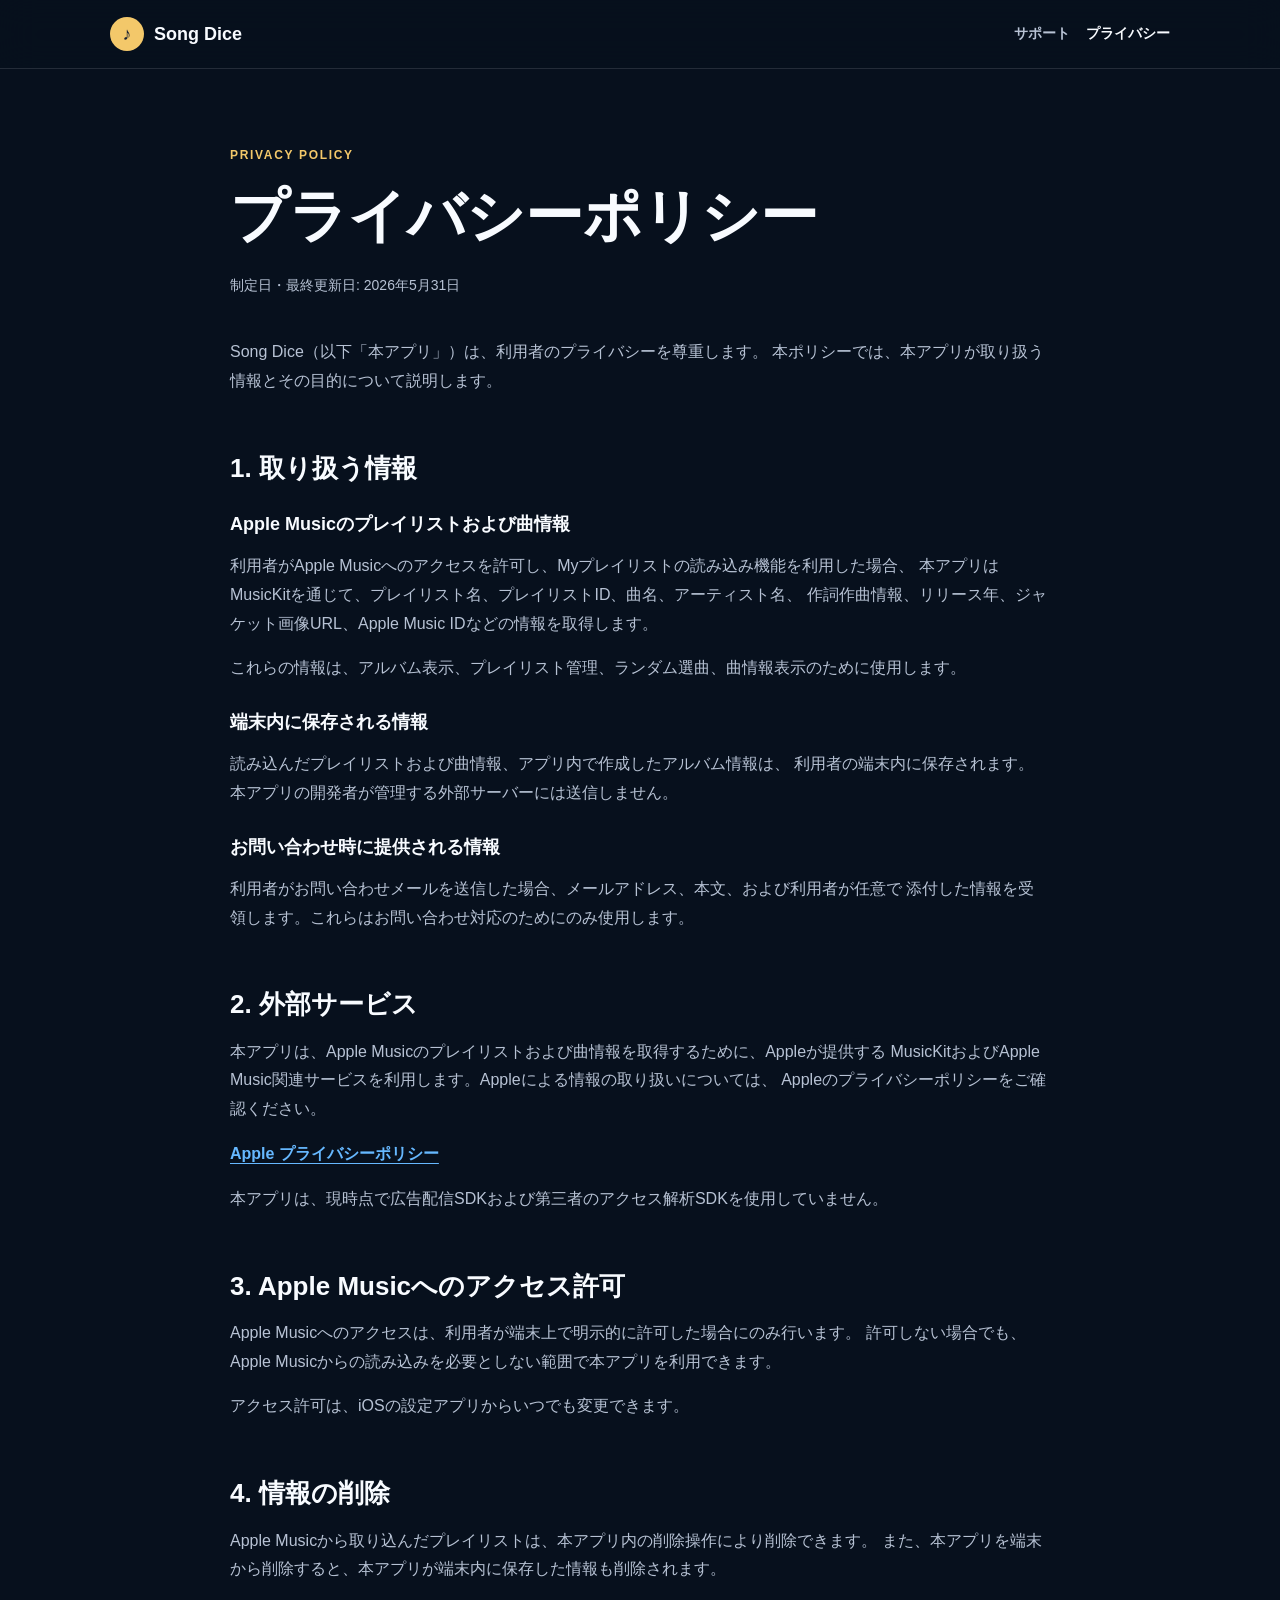
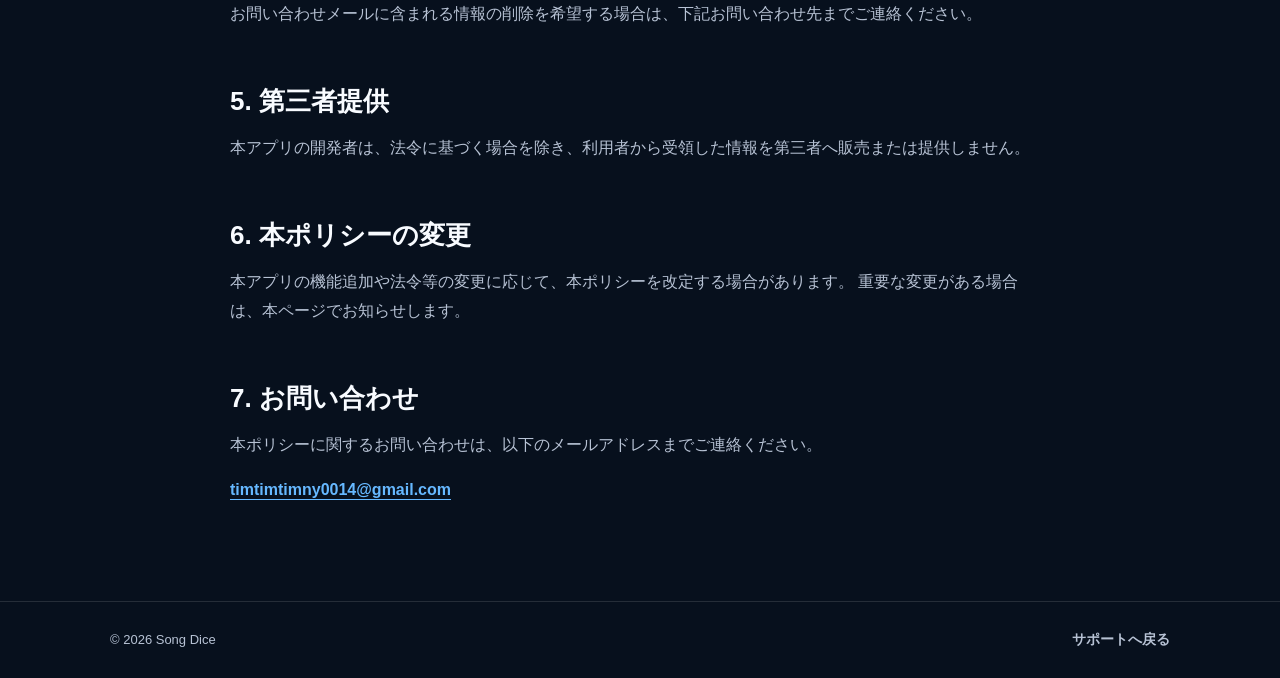
==== privacy.html @ 13b1c158 "Add Song Dice support and privacy pages" ====
<!DOCTYPE html>
<html lang="ja">
<head>
  <meta charset="UTF-8">
  <meta name="viewport" content="width=device-width, initial-scale=1">
  <meta name="description" content="Song Diceのプライバシーポリシーです。">
  <title>プライバシーポリシー | Song Dice</title>
  <link rel="stylesheet" href="styles.css">
</head>
<body>
  <header class="site-header">
    <div class="shell nav">
      <a class="brand" href="index.html" aria-label="Song Dice サポート トップ">
        <span class="brand-mark">♪</span>
        <span>Song Dice</span>
      </a>
      <nav aria-label="ページナビゲーション">
        <a href="index.html">サポート</a>
        <a aria-current="page" href="privacy.html">プライバシー</a>
      </nav>
    </div>
  </header>

  <main class="shell policy">
    <p class="eyebrow">PRIVACY POLICY</p>
    <h1>プライバシーポリシー</h1>
    <p class="updated">制定日・最終更新日: 2026年5月31日</p>

    <p>
      Song Dice（以下「本アプリ」）は、利用者のプライバシーを尊重します。
      本ポリシーでは、本アプリが取り扱う情報とその目的について説明します。
    </p>

    <section>
      <h2>1. 取り扱う情報</h2>
      <h3>Apple Musicのプレイリストおよび曲情報</h3>
      <p>
        利用者がApple Musicへのアクセスを許可し、Myプレイリストの読み込み機能を利用した場合、
        本アプリはMusicKitを通じて、プレイリスト名、プレイリストID、曲名、アーティスト名、
        作詞作曲情報、リリース年、ジャケット画像URL、Apple Music IDなどの情報を取得します。
      </p>
      <p>
        これらの情報は、アルバム表示、プレイリスト管理、ランダム選曲、曲情報表示のために使用します。
      </p>

      <h3>端末内に保存される情報</h3>
      <p>
        読み込んだプレイリストおよび曲情報、アプリ内で作成したアルバム情報は、
        利用者の端末内に保存されます。本アプリの開発者が管理する外部サーバーには送信しません。
      </p>

      <h3>お問い合わせ時に提供される情報</h3>
      <p>
        利用者がお問い合わせメールを送信した場合、メールアドレス、本文、および利用者が任意で
        添付した情報を受領します。これらはお問い合わせ対応のためにのみ使用します。
      </p>
    </section>

    <section>
      <h2>2. 外部サービス</h2>
      <p>
        本アプリは、Apple Musicのプレイリストおよび曲情報を取得するために、Appleが提供する
        MusicKitおよびApple Music関連サービスを利用します。Appleによる情報の取り扱いについては、
        Appleのプライバシーポリシーをご確認ください。
      </p>
      <p>
        <a class="text-link" href="https://www.apple.com/legal/privacy/jp/" target="_blank" rel="noopener noreferrer">
          Apple プライバシーポリシー
        </a>
      </p>
      <p>
        本アプリは、現時点で広告配信SDKおよび第三者のアクセス解析SDKを使用していません。
      </p>
    </section>

    <section>
      <h2>3. Apple Musicへのアクセス許可</h2>
      <p>
        Apple Musicへのアクセスは、利用者が端末上で明示的に許可した場合にのみ行います。
        許可しない場合でも、Apple Musicからの読み込みを必要としない範囲で本アプリを利用できます。
      </p>
      <p>
        アクセス許可は、iOSの設定アプリからいつでも変更できます。
      </p>
    </section>

    <section>
      <h2>4. 情報の削除</h2>
      <p>
        Apple Musicから取り込んだプレイリストは、本アプリ内の削除操作により削除できます。
        また、本アプリを端末から削除すると、本アプリが端末内に保存した情報も削除されます。
      </p>
      <p>
        お問い合わせメールに含まれる情報の削除を希望する場合は、下記お問い合わせ先までご連絡ください。
      </p>
    </section>

    <section>
      <h2>5. 第三者提供</h2>
      <p>
        本アプリの開発者は、法令に基づく場合を除き、利用者から受領した情報を第三者へ販売または提供しません。
      </p>
    </section>

    <section>
      <h2>6. 本ポリシーの変更</h2>
      <p>
        本アプリの機能追加や法令等の変更に応じて、本ポリシーを改定する場合があります。
        重要な変更がある場合は、本ページでお知らせします。
      </p>
    </section>

    <section>
      <h2>7. お問い合わせ</h2>
      <p>本ポリシーに関するお問い合わせは、以下のメールアドレスまでご連絡ください。</p>
      <a class="contact-link" href="mailto:timtimtimny0014@gmail.com">timtimtimny0014@gmail.com</a>
    </section>
  </main>

  <footer>
    <div class="shell footer-inner">
      <span>© 2026 Song Dice</span>
      <a href="index.html">サポートへ戻る</a>
    </div>
  </footer>
</body>
</html>
---- styles.css ----
:root {
  color-scheme: dark;
  --bg: #07101d;
  --bg-soft: #0b1728;
  --panel: #101d31;
  --line: rgba(255, 255, 255, 0.12);
  --text: #f8fbff;
  --muted: #b7c2d4;
  --blue: #1689ff;
  --blue-dark: #0768d8;
  --gold: #f3c86a;
  --max: 1060px;
}

* {
  box-sizing: border-box;
}

html {
  scroll-behavior: smooth;
}

body {
  margin: 0;
  background: var(--bg);
  color: var(--text);
  font-family: -apple-system, BlinkMacSystemFont, "Helvetica Neue", "Yu Gothic", YuGothic, sans-serif;
  line-height: 1.8;
}

a {
  color: inherit;
}

.shell {
  width: min(calc(100% - 40px), var(--max));
  margin-inline: auto;
}

.narrow {
  max-width: 820px;
}

.site-header {
  position: sticky;
  top: 0;
  z-index: 10;
  border-bottom: 1px solid var(--line);
  background: rgba(7, 16, 29, 0.94);
  backdrop-filter: blur(18px);
}

.nav,
.footer-inner {
  display: flex;
  align-items: center;
  justify-content: space-between;
  min-height: 68px;
  gap: 20px;
}

.brand {
  display: flex;
  align-items: center;
  gap: 10px;
  color: var(--text);
  font-size: 18px;
  font-weight: 800;
  text-decoration: none;
}

.brand-mark {
  display: grid;
  width: 34px;
  height: 34px;
  place-items: center;
  border-radius: 50%;
  background: var(--gold);
  color: #172033;
}

nav {
  display: flex;
  flex-wrap: wrap;
  justify-content: flex-end;
  gap: 16px;
}

nav a,
footer a {
  color: var(--muted);
  font-size: 14px;
  font-weight: 700;
  text-decoration: none;
}

nav a:hover,
footer a:hover,
nav a[aria-current="page"] {
  color: var(--text);
}

.hero {
  min-height: 520px;
  display: flex;
  flex-direction: column;
  justify-content: center;
  padding-block: 76px;
}

.eyebrow {
  margin: 0 0 12px;
  color: var(--gold);
  font-size: 12px;
  font-weight: 800;
  letter-spacing: 0.14em;
}

h1,
h2,
h3 {
  margin-top: 0;
  line-height: 1.28;
}

h1 {
  margin-bottom: 20px;
  font-size: clamp(42px, 8vw, 76px);
}

h2 {
  margin-bottom: 24px;
  font-size: clamp(28px, 5vw, 42px);
}

h3 {
  margin-bottom: 8px;
  font-size: 20px;
}

p {
  color: var(--muted);
}

.hero-copy {
  max-width: 640px;
  margin: 0;
  font-size: 18px;
}

.hero-actions {
  display: flex;
  flex-wrap: wrap;
  gap: 12px;
  margin-top: 32px;
}

.button {
  display: inline-flex;
  min-height: 48px;
  align-items: center;
  justify-content: center;
  padding: 0 20px;
  border: 1px solid var(--line);
  border-radius: 6px;
  font-weight: 800;
  text-decoration: none;
}

.primary {
  border-color: var(--blue);
  background: var(--blue);
  color: white;
}

.primary:hover {
  background: var(--blue-dark);
}

.secondary:hover {
  border-color: var(--gold);
}

.section {
  padding-block: 84px;
}

.band {
  border-block: 1px solid var(--line);
  background: var(--bg-soft);
}

.steps {
  display: grid;
  grid-template-columns: repeat(3, 1fr);
  gap: 16px;
}

.steps article {
  min-height: 220px;
  padding: 24px;
  border: 1px solid var(--line);
  border-radius: 8px;
  background: var(--panel);
}

.step-number {
  display: block;
  margin-bottom: 34px;
  color: var(--gold);
  font-size: 13px;
  font-weight: 800;
}

.feature-layout {
  display: grid;
  grid-template-columns: 1.1fr 1fr;
  gap: 36px;
}

.compact-list {
  margin: 0;
  padding: 22px 22px 22px 44px;
  border: 1px solid var(--line);
  border-radius: 8px;
  background: var(--panel);
  color: var(--muted);
}

details {
  padding: 20px 0;
  border-bottom: 1px solid var(--line);
}

summary {
  color: var(--text);
  cursor: pointer;
  font-weight: 800;
}

details p {
  margin-bottom: 0;
}

.contact {
  text-align: center;
}

.contact-link,
.text-link {
  color: #66b8ff;
  font-weight: 800;
  text-decoration: underline;
  text-underline-offset: 4px;
}

.policy {
  max-width: 820px;
  padding-block: 76px 96px;
}

.policy h1 {
  font-size: clamp(38px, 7vw, 58px);
}

.policy h2 {
  margin-top: 56px;
  margin-bottom: 10px;
  font-size: 26px;
}

.policy h3 {
  margin-top: 28px;
  margin-bottom: 6px;
  font-size: 18px;
}

.updated {
  margin-bottom: 40px;
  font-size: 14px;
}

footer {
  border-top: 1px solid var(--line);
}

.footer-inner {
  min-height: 76px;
  color: var(--muted);
  font-size: 13px;
}

@media (max-width: 720px) {
  .nav {
    align-items: flex-start;
    flex-direction: column;
    padding-block: 14px;
  }

  .hero {
    min-height: 460px;
  }

  .steps,
  .feature-layout {
    grid-template-columns: 1fr;
  }

  .section {
    padding-block: 64px;
  }
}
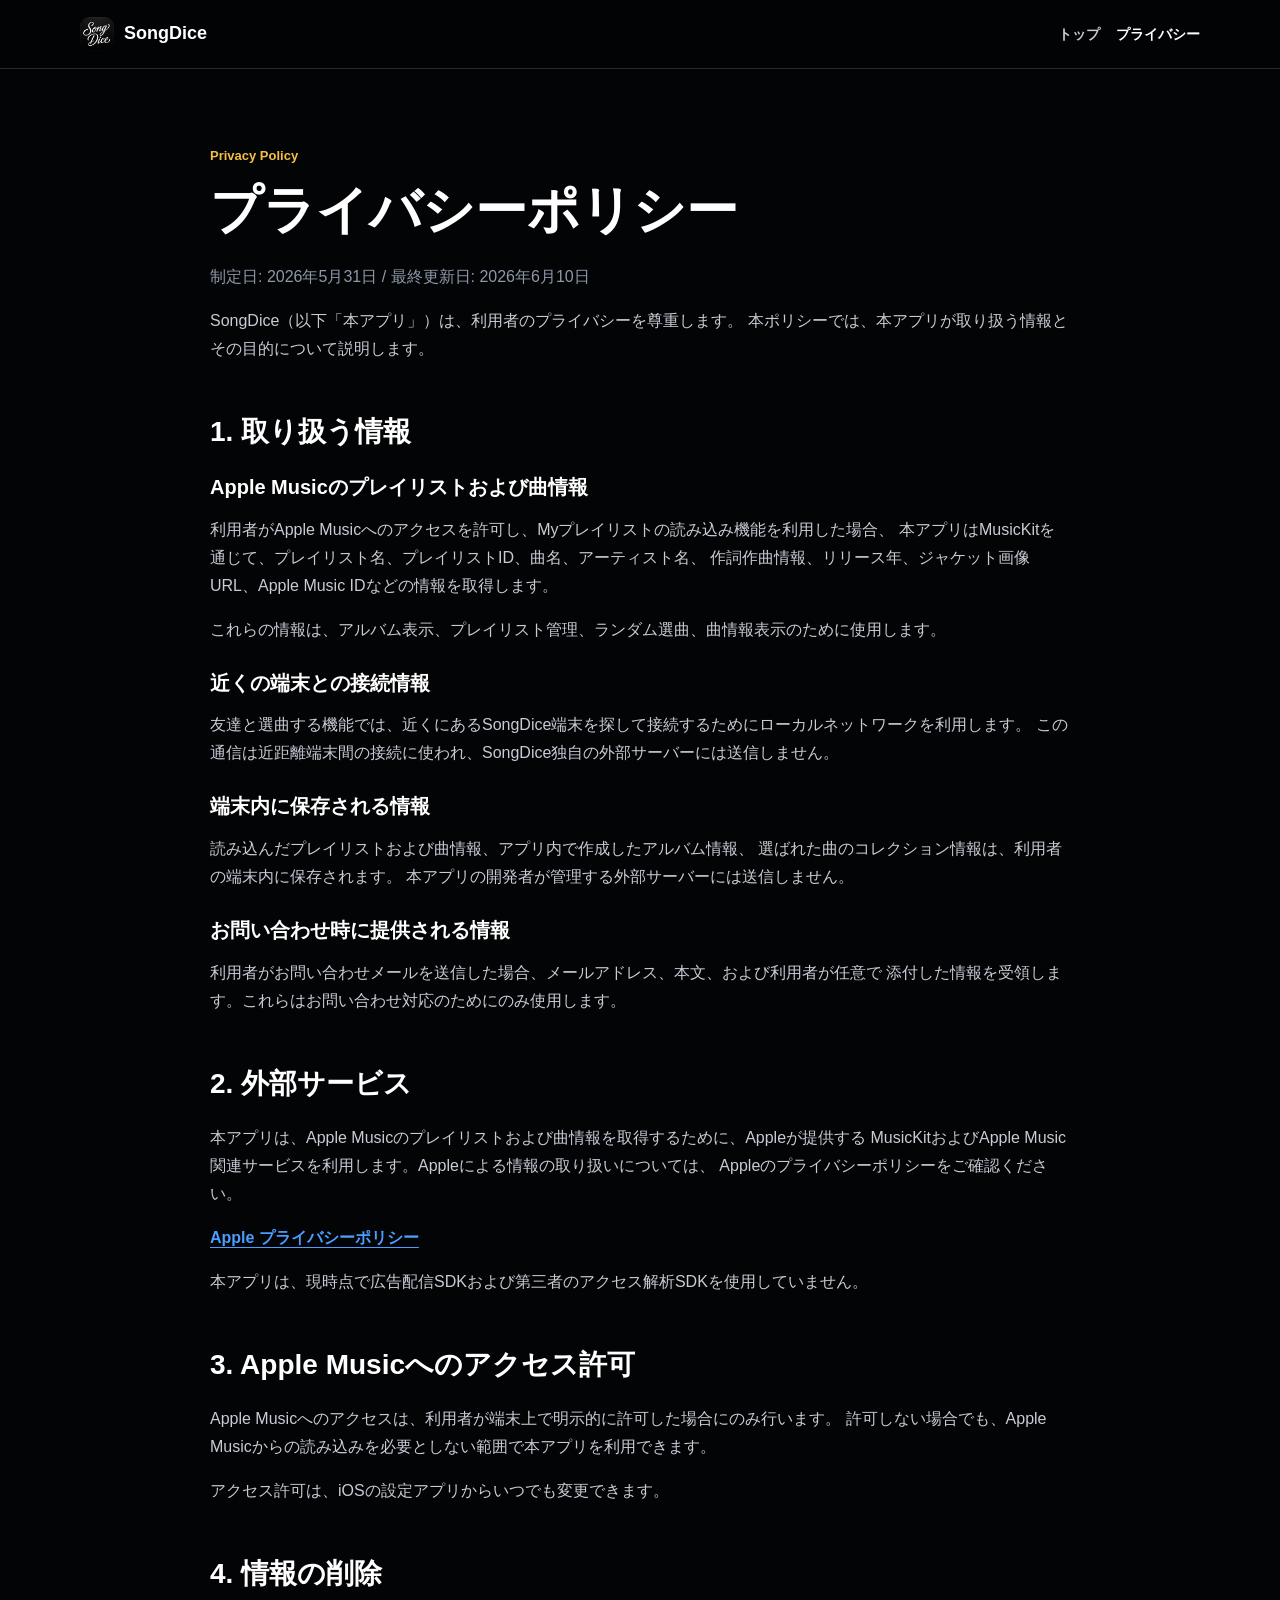
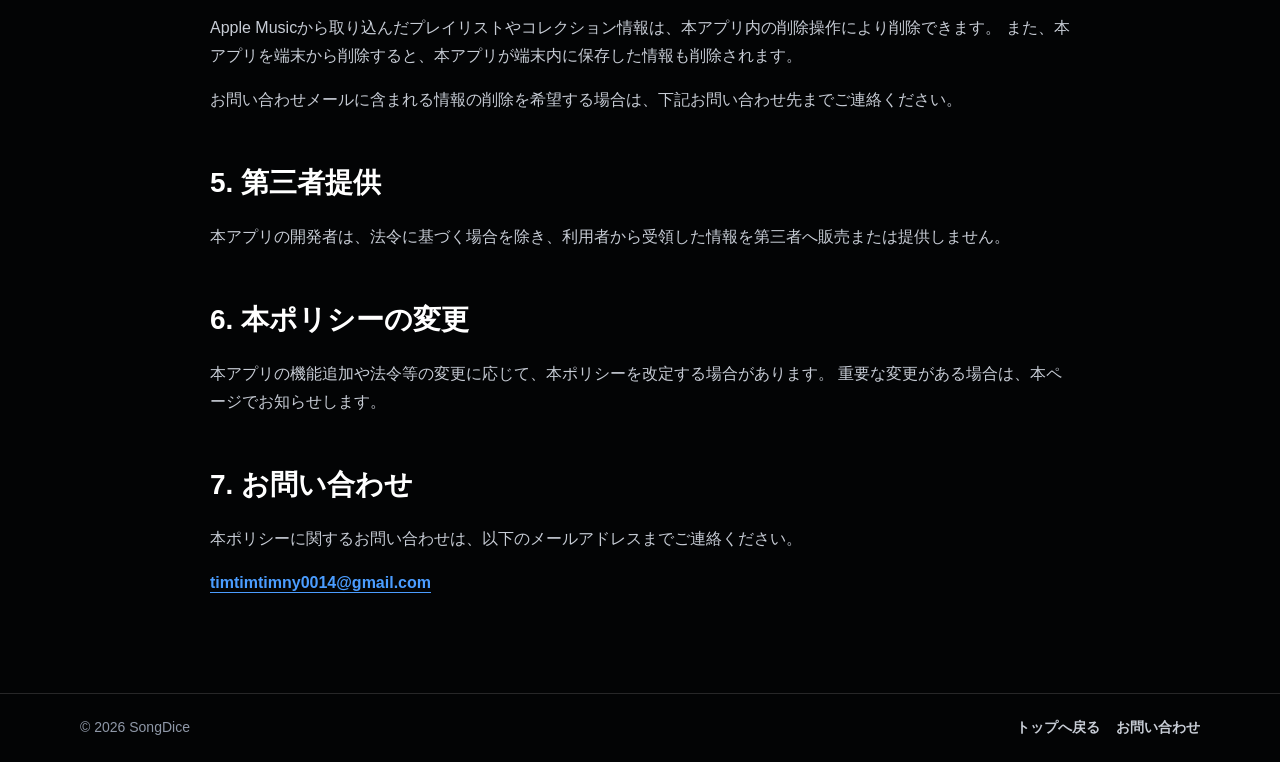
==== commit 7ef7379b: "Create SongDice promotional website" ====
--- a/privacy.html
+++ b/privacy.html
@@ -3,31 +3,33 @@
 <head>
   <meta charset="UTF-8">
   <meta name="viewport" content="width=device-width, initial-scale=1">
-  <meta name="description" content="Song Diceのプライバシーポリシーです。">
-  <title>プライバシーポリシー | Song Dice</title>
+  <meta name="description" content="SongDiceのプライバシーポリシーです。">
+  <title>プライバシーポリシー | SongDice</title>
+  <link rel="icon" href="assets/songdice-icon.png">
+  <link rel="apple-touch-icon" href="assets/songdice-icon.png">
   <link rel="stylesheet" href="styles.css">
 </head>
 <body>
   <header class="site-header">
     <div class="shell nav">
-      <a class="brand" href="index.html" aria-label="Song Dice サポート トップ">
-        <span class="brand-mark">♪</span>
-        <span>Song Dice</span>
+      <a class="brand" href="index.html" aria-label="SongDice トップ">
+        <img src="assets/songdice-icon.png" alt="" width="34" height="34">
+        <span>SongDice</span>
       </a>
       <nav aria-label="ページナビゲーション">
-        <a href="index.html">サポート</a>
+        <a href="index.html">トップ</a>
         <a aria-current="page" href="privacy.html">プライバシー</a>
       </nav>
     </div>
   </header>
 
   <main class="shell policy">
-    <p class="eyebrow">PRIVACY POLICY</p>
+    <p class="eyebrow">Privacy Policy</p>
     <h1>プライバシーポリシー</h1>
-    <p class="updated">制定日・最終更新日: 2026年5月31日</p>
+    <p class="updated">制定日: 2026年5月31日 / 最終更新日: 2026年6月10日</p>
 
     <p>
-      Song Dice（以下「本アプリ」）は、利用者のプライバシーを尊重します。
+      SongDice（以下「本アプリ」）は、利用者のプライバシーを尊重します。
       本ポリシーでは、本アプリが取り扱う情報とその目的について説明します。
     </p>
 
@@ -43,10 +45,17 @@
         これらの情報は、アルバム表示、プレイリスト管理、ランダム選曲、曲情報表示のために使用します。
       </p>
 
+      <h3>近くの端末との接続情報</h3>
+      <p>
+        友達と選曲する機能では、近くにあるSongDice端末を探して接続するためにローカルネットワークを利用します。
+        この通信は近距離端末間の接続に使われ、SongDice独自の外部サーバーには送信しません。
+      </p>
+
       <h3>端末内に保存される情報</h3>
       <p>
-        読み込んだプレイリストおよび曲情報、アプリ内で作成したアルバム情報は、
-        利用者の端末内に保存されます。本アプリの開発者が管理する外部サーバーには送信しません。
+        読み込んだプレイリストおよび曲情報、アプリ内で作成したアルバム情報、
+        選ばれた曲のコレクション情報は、利用者の端末内に保存されます。
+        本アプリの開発者が管理する外部サーバーには送信しません。
       </p>
 
       <h3>お問い合わせ時に提供される情報</h3>
@@ -87,7 +96,7 @@
     <section>
       <h2>4. 情報の削除</h2>
       <p>
-        Apple Musicから取り込んだプレイリストは、本アプリ内の削除操作により削除できます。
+        Apple Musicから取り込んだプレイリストやコレクション情報は、本アプリ内の削除操作により削除できます。
         また、本アプリを端末から削除すると、本アプリが端末内に保存した情報も削除されます。
       </p>
       <p>
@@ -113,14 +122,17 @@
     <section>
       <h2>7. お問い合わせ</h2>
       <p>本ポリシーに関するお問い合わせは、以下のメールアドレスまでご連絡ください。</p>
-      <a class="contact-link" href="mailto:timtimtimny0014@gmail.com">timtimtimny0014@gmail.com</a>
+      <a class="text-link" href="mailto:timtimtimny0014@gmail.com">timtimtimny0014@gmail.com</a>
     </section>
   </main>
 
   <footer>
     <div class="shell footer-inner">
-      <span>© 2026 Song Dice</span>
-      <a href="index.html">サポートへ戻る</a>
+      <span>© 2026 SongDice</span>
+      <div>
+        <a href="index.html">トップへ戻る</a>
+        <a href="mailto:timtimtimny0014@gmail.com">お問い合わせ</a>
+      </div>
     </div>
   </footer>
 </body>
--- a/styles.css
+++ b/styles.css
@@ -1,15 +1,17 @@
 :root {
   color-scheme: dark;
-  --bg: #07101d;
-  --bg-soft: #0b1728;
-  --panel: #101d31;
-  --line: rgba(255, 255, 255, 0.12);
-  --text: #f8fbff;
-  --muted: #b7c2d4;
-  --blue: #1689ff;
-  --blue-dark: #0768d8;
-  --gold: #f3c86a;
-  --max: 1060px;
+  --bg: #030405;
+  --bg-soft: #0c0d10;
+  --panel: #15171c;
+  --panel-strong: #1d2027;
+  --line: rgba(255, 255, 255, 0.14);
+  --text: #ffffff;
+  --muted: #c7ccd5;
+  --soft: #8f98a8;
+  --gold: #f4bf45;
+  --green: #22c58b;
+  --blue: #4b9dff;
+  --max: 1120px;
 }
 
 * {
@@ -25,7 +27,12 @@
   background: var(--bg);
   color: var(--text);
   font-family: -apple-system, BlinkMacSystemFont, "Helvetica Neue", "Yu Gothic", YuGothic, sans-serif;
-  line-height: 1.8;
+  line-height: 1.75;
+}
+
+img {
+  display: block;
+  max-width: 100%;
 }
 
 a {
@@ -37,25 +44,21 @@
   margin-inline: auto;
 }
 
-.narrow {
-  max-width: 820px;
-}
-
 .site-header {
   position: sticky;
   top: 0;
-  z-index: 10;
+  z-index: 20;
   border-bottom: 1px solid var(--line);
-  background: rgba(7, 16, 29, 0.94);
-  backdrop-filter: blur(18px);
+  background: rgba(3, 4, 5, 0.92);
+  backdrop-filter: blur(16px);
 }
 
 .nav,
 .footer-inner {
   display: flex;
+  min-height: 68px;
   align-items: center;
   justify-content: space-between;
-  min-height: 68px;
   gap: 20px;
 }
 
@@ -69,17 +72,12 @@
   text-decoration: none;
 }
 
-.brand-mark {
-  display: grid;
-  width: 34px;
-  height: 34px;
-  place-items: center;
-  border-radius: 50%;
-  background: var(--gold);
-  color: #172033;
-}
-
-nav {
+.brand img {
+  border-radius: 9px;
+}
+
+nav,
+.footer-inner div {
   display: flex;
   flex-wrap: wrap;
   justify-content: flex-end;
@@ -101,49 +99,64 @@
 }
 
 .hero {
-  min-height: 520px;
-  display: flex;
-  flex-direction: column;
-  justify-content: center;
-  padding-block: 76px;
+  min-height: 720px;
+  display: flex;
+  align-items: center;
+  padding-block: 78px 52px;
+  border-bottom: 1px solid var(--line);
+  background: #030405;
+}
+
+.hero-grid {
+  display: grid;
+  grid-template-columns: minmax(0, 0.9fr) minmax(420px, 1.15fr);
+  align-items: center;
+  gap: 44px;
+}
+
+.hero-copy {
+  min-width: 0;
 }
 
 .eyebrow {
   margin: 0 0 12px;
   color: var(--gold);
-  font-size: 12px;
-  font-weight: 800;
-  letter-spacing: 0.14em;
+  font-size: 13px;
+  font-weight: 800;
+  letter-spacing: 0;
+  text-transform: none;
 }
 
 h1,
 h2,
 h3 {
   margin-top: 0;
-  line-height: 1.28;
+  color: var(--text);
+  line-height: 1.18;
+  letter-spacing: 0;
 }
 
 h1 {
-  margin-bottom: 20px;
-  font-size: clamp(42px, 8vw, 76px);
+  margin-bottom: 22px;
+  font-size: 64px;
 }
 
 h2 {
   margin-bottom: 24px;
-  font-size: clamp(28px, 5vw, 42px);
+  font-size: 40px;
 }
 
 h3 {
-  margin-bottom: 8px;
-  font-size: 20px;
+  margin-bottom: 10px;
+  font-size: 22px;
 }
 
 p {
   color: var(--muted);
 }
 
-.hero-copy {
-  max-width: 640px;
+.hero-copy p:not(.eyebrow) {
+  max-width: 610px;
   margin: 0;
   font-size: 18px;
 }
@@ -162,27 +175,51 @@
   justify-content: center;
   padding: 0 20px;
   border: 1px solid var(--line);
-  border-radius: 6px;
+  border-radius: 8px;
+  color: var(--text);
   font-weight: 800;
   text-decoration: none;
+  transition: background 160ms ease, border-color 160ms ease, transform 160ms ease;
+}
+
+.button:hover {
+  transform: translateY(-1px);
 }
 
 .primary {
-  border-color: var(--blue);
-  background: var(--blue);
-  color: white;
+  border-color: var(--gold);
+  background: var(--gold);
+  color: #111111;
 }
 
 .primary:hover {
-  background: var(--blue-dark);
+  background: #ffd266;
 }
 
 .secondary:hover {
   border-color: var(--gold);
 }
 
+.large {
+  min-width: 190px;
+}
+
+.hero-visual {
+  margin: 0;
+  padding: 10px;
+  border: 1px solid var(--line);
+  border-radius: 8px;
+  background: var(--panel);
+  box-shadow: 0 24px 80px rgba(0, 0, 0, 0.42);
+}
+
+.hero-visual img {
+  width: 100%;
+  border-radius: 6px;
+}
+
 .section {
-  padding-block: 84px;
+  padding-block: 86px;
 }
 
 .band {
@@ -190,45 +227,99 @@
   background: var(--bg-soft);
 }
 
-.steps {
+.intro-grid,
+.install-grid,
+.support-grid {
   display: grid;
-  grid-template-columns: repeat(3, 1fr);
-  gap: 16px;
-}
-
-.steps article {
-  min-height: 220px;
+  grid-template-columns: minmax(0, 0.9fr) minmax(0, 1fr);
+  align-items: start;
+  gap: 44px;
+}
+
+.intro-grid p:last-child,
+.install-grid p,
+.support-grid p {
+  margin-top: 0;
+  font-size: 17px;
+}
+
+.feature-grid {
+  display: grid;
+  grid-template-columns: repeat(4, minmax(0, 1fr));
+  gap: 14px;
+}
+
+.feature-grid article {
+  min-height: 250px;
   padding: 24px;
   border: 1px solid var(--line);
   border-radius: 8px;
   background: var(--panel);
 }
 
-.step-number {
-  display: block;
+.feature-number {
+  display: inline-flex;
+  width: 42px;
+  height: 42px;
+  align-items: center;
+  justify-content: center;
   margin-bottom: 34px;
+  border: 1px solid rgba(244, 191, 69, 0.5);
+  border-radius: 50%;
   color: var(--gold);
   font-size: 13px;
   font-weight: 800;
 }
 
-.feature-layout {
+.screen-grid {
   display: grid;
-  grid-template-columns: 1.1fr 1fr;
-  gap: 36px;
-}
-
-.compact-list {
+  grid-template-columns: repeat(3, minmax(0, 1fr));
+  gap: 18px;
+}
+
+.screen-grid figure {
   margin: 0;
-  padding: 22px 22px 22px 44px;
+  padding: 12px;
   border: 1px solid var(--line);
   border-radius: 8px;
   background: var(--panel);
-  color: var(--muted);
+}
+
+.screen-grid img {
+  width: 100%;
+  border-radius: 6px;
+}
+
+figcaption {
+  min-height: 48px;
+  display: flex;
+  align-items: center;
+  color: var(--text);
+  font-size: 15px;
+  font-weight: 800;
+}
+
+.install-grid {
+  align-items: center;
+}
+
+.install-grid .button {
+  justify-self: end;
+}
+
+.text-link {
+  color: var(--blue);
+  font-weight: 800;
+  text-decoration: underline;
+  text-underline-offset: 4px;
+}
+
+.faq-list {
+  border-top: 1px solid var(--line);
 }
 
 details {
-  padding: 20px 0;
+  padding: 18px 0;
   border-bottom: 1px solid var(--line);
 }
 
@@ -242,71 +333,134 @@
   margin-bottom: 0;
 }
 
-.contact {
-  text-align: center;
-}
-
-.contact-link,
-.text-link {
-  color: #66b8ff;
-  font-weight: 800;
-  text-decoration: underline;
-  text-underline-offset: 4px;
-}
-
 .policy {
-  max-width: 820px;
+  max-width: 860px;
   padding-block: 76px 96px;
 }
 
 .policy h1 {
-  font-size: clamp(38px, 7vw, 58px);
+  font-size: 52px;
 }
 
 .policy h2 {
-  margin-top: 56px;
-  margin-bottom: 10px;
-  font-size: 26px;
+  margin-top: 52px;
+  font-size: 28px;
 }
 
 .policy h3 {
   margin-top: 28px;
-  margin-bottom: 6px;
-  font-size: 18px;
+  font-size: 20px;
 }
 
 .updated {
-  margin-bottom: 40px;
-  font-size: 14px;
+  color: var(--soft);
 }
 
 footer {
   border-top: 1px solid var(--line);
-}
-
-.footer-inner {
-  min-height: 76px;
-  color: var(--muted);
-  font-size: 13px;
+  background: #030405;
+}
+
+footer span {
+  color: var(--soft);
+  font-size: 14px;
+}
+
+@media (max-width: 980px) {
+  h1 {
+    font-size: 52px;
+  }
+
+  h2 {
+    font-size: 34px;
+  }
+
+  .hero {
+    min-height: auto;
+  }
+
+  .hero-grid,
+  .intro-grid,
+  .install-grid,
+  .support-grid {
+    grid-template-columns: 1fr;
+  }
+
+  .hero-grid {
+    gap: 32px;
+  }
+
+  .install-grid .button {
+    justify-self: start;
+  }
+
+  .feature-grid {
+    grid-template-columns: repeat(2, minmax(0, 1fr));
+  }
 }
 
 @media (max-width: 720px) {
-  .nav {
+  .shell {
+    width: min(calc(100% - 28px), var(--max));
+  }
+
+  .nav,
+  .footer-inner {
+    min-height: auto;
+    padding-block: 14px;
     align-items: flex-start;
     flex-direction: column;
-    padding-block: 14px;
+  }
+
+  nav,
+  .footer-inner div {
+    justify-content: flex-start;
+    gap: 12px;
   }
 
   .hero {
-    min-height: 460px;
-  }
-
-  .steps,
-  .feature-layout {
+    padding-block: 42px 28px;
+  }
+
+  h1 {
+    font-size: 42px;
+  }
+
+  h2 {
+    font-size: 30px;
+  }
+
+  .hero-copy p:not(.eyebrow),
+  .intro-grid p:last-child,
+  .install-grid p,
+  .support-grid p {
+    font-size: 16px;
+  }
+
+  .hero-actions,
+  .hero-actions .button,
+  .install-grid .button {
+    width: 100%;
+  }
+
+  .feature-grid,
+  .screen-grid {
     grid-template-columns: 1fr;
   }
 
   .section {
-    padding-block: 64px;
-  }
-}
+    padding-block: 62px;
+  }
+
+  .feature-grid article {
+    min-height: auto;
+  }
+
+  .feature-number {
+    margin-bottom: 20px;
+  }
+
+  .policy h1 {
+    font-size: 38px;
+  }
+}
